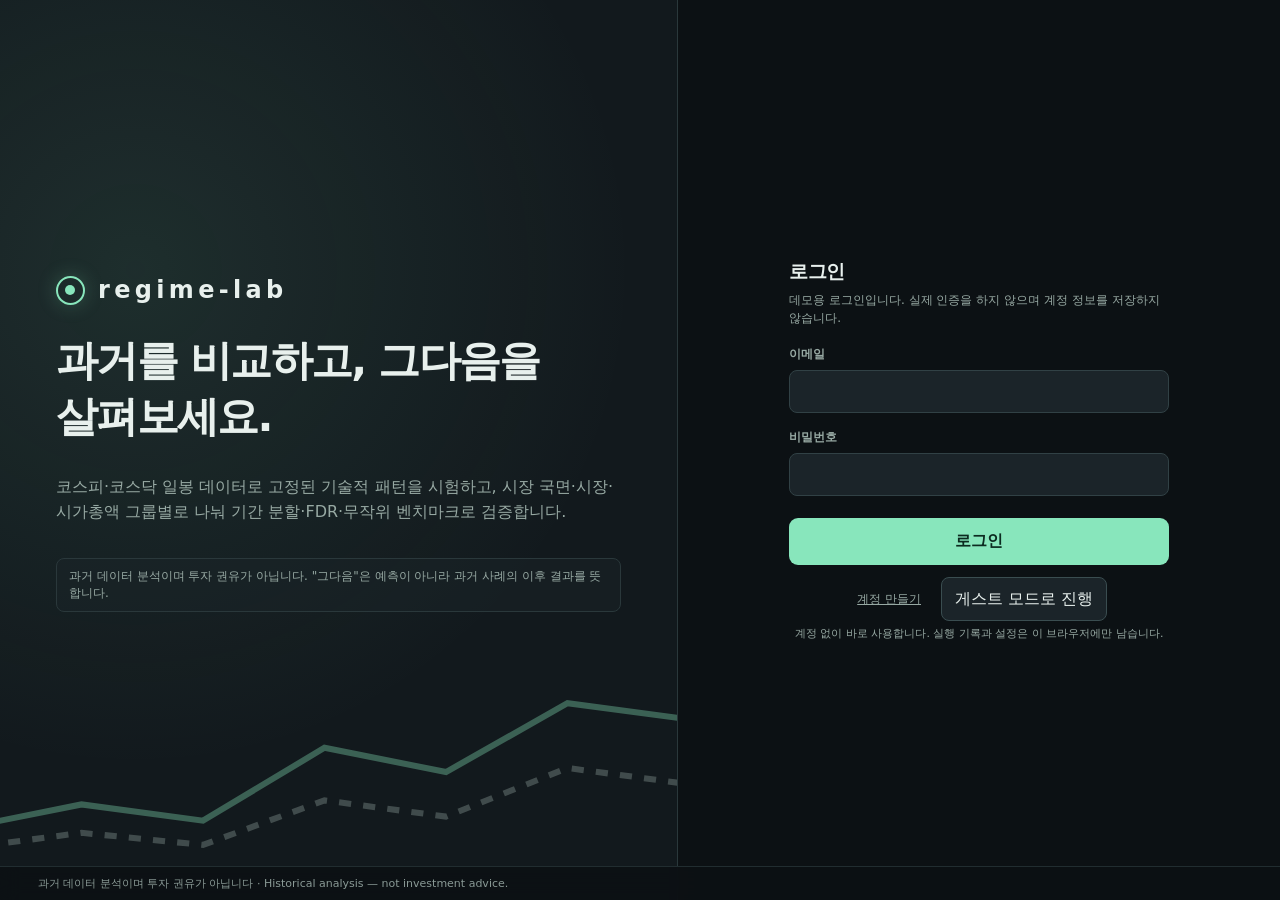
==== web/index.html @ 77878d70 "feat: 분석 엔진·실행 API·웹 UI 첫 구현" ====
<!doctype html>
<html lang="ko">
<head>
  <meta charset="utf-8">
  <meta name="viewport" content="width=device-width, initial-scale=1">
  <title>regime-lab — Historical Analysis</title>
  <link rel="stylesheet" href="css/app.css">
  <script src="vendor/echarts.min.js" defer></script>
  <script type="module" src="js/app.js"></script>
</head>
<body>
  <a class="skip" href="#main">본문으로 건너뛰기</a>
  <div id="root"></div>
  <noscript><p style="padding:24px">This analysis console requires JavaScript.</p></noscript>
  <footer class="disclaimer" id="disclaimer">과거 데이터 분석이며 투자 권유가 아닙니다 · Historical analysis — not investment advice.</footer>
  <div class="toast" id="toast" role="status" aria-live="polite"></div>
</body>
</html>
---- web/css/app.css ----
/* regime-lab Web UI — docs/regime-lab_prototype.html 기반 (E6). 토큰 원본: design-tokens.json */
:root {
  --canvas:#0C1114; --surface:#12191D; --control:#1B2429; --line:#2A383B;
  --text:#E8F0ED; --muted:#97A9A3; --mint:#88E6BC; --mint-ink:#0C2B20;
  --amber:#EAC07A; --red:#EF8F8F; --blue:#8AC4E8; --shadow:0 18px 45px rgba(0,0,0,.22);
}
* { box-sizing:border-box; }
html { background:var(--canvas); color:var(--text); font-family:Inter, ui-sans-serif, system-ui, -apple-system, BlinkMacSystemFont, "Segoe UI", "Malgun Gothic", sans-serif; }
body { margin:0; min-width:320px; }
button, input, select { font:inherit; }
button { cursor:pointer; }
button:disabled { cursor:not-allowed; opacity:.55; }
a { color:var(--mint); }
:focus-visible { outline:3px solid rgba(136,230,188,.78); outline-offset:2px; }
.sr-only { position:absolute; width:1px; height:1px; padding:0; margin:-1px; overflow:hidden; clip:rect(0,0,0,0); border:0; }
.skip { position:absolute; left:-999px; top:8px; z-index:30; background:var(--mint); color:var(--mint-ink); padding:8px 12px; border-radius:8px; }
.skip:focus { left:12px; }

.app { min-height:100vh; display:grid; grid-template-columns:260px 1fr; grid-template-rows:78px 1fr; }
header { grid-column:1/-1; display:flex; align-items:center; justify-content:space-between; padding:0 32px; background:rgba(18,25,29,.92); border-bottom:1px solid var(--line); position:sticky; top:0; z-index:5; backdrop-filter:blur(14px); }
.brand { display:flex; align-items:center; gap:13px; font-weight:800; font-size:24px; letter-spacing:.18em; }
.brand-mark { width:29px; height:29px; border:2px solid var(--mint); border-radius:50%; position:relative; box-shadow:0 0 20px rgba(136,230,188,.22); }
.brand-mark:after { content:""; position:absolute; width:10px; height:10px; background:var(--mint); border-radius:50%; left:7px; top:7px; }
.header-meta { display:flex; align-items:center; gap:14px; color:var(--muted); font-size:13px; }
.badge { border:1px solid #315344; color:var(--mint); background:rgba(136,230,188,.07); border-radius:999px; padding:7px 11px; font-size:12px; }
.badge.warn { border-color:#664f2a; color:var(--amber); background:rgba(234,192,122,.06); }
.link-btn { background:none; border:0; color:var(--muted); text-decoration:underline; font-size:12px; min-height:44px; }
aside.nav-panel { padding:25px 18px; background:var(--surface); border-right:1px solid var(--line); display:flex; flex-direction:column; gap:8px; }
.nav-title { color:var(--muted); font-size:11px; letter-spacing:.13em; padding:0 13px 9px; text-transform:uppercase; }
.nav { border:0; background:transparent; color:var(--muted); display:flex; gap:12px; align-items:center; text-align:left; padding:13px 14px; border-radius:10px; transition:.2s; text-decoration:none; min-height:44px; }
.nav:hover { background:var(--control); color:var(--text); }
.nav.active { background:var(--mint); color:var(--mint-ink); font-weight:750; }
.nav span:first-child { width:20px; text-align:center; }
.nav-bottom { margin-top:auto; }
.sidebar-foot { margin-top:8px; padding:15px 13px 3px; border-top:1px solid var(--line); color:var(--muted); font-size:11px; line-height:1.5; }
.lang-options { border:0; padding:0; margin:0; display:grid; gap:8px; }
.lang-options legend { color:var(--muted); font-size:12px; font-weight:650; margin-bottom:8px; }
.lang-options .check input { width:17px; height:17px; }
dl.info { display:grid; grid-template-columns:max-content 1fr; gap:10px 18px; font-size:13px; margin:0; }
dl.info dt { color:var(--muted); } dl.info dd { margin:0; }
main { min-width:0; padding:34px 38px 76px; overflow:hidden; }
main:focus { outline:none; }
.view { animation:fade .25s ease; }
@keyframes fade { from { opacity:.2; transform:translateY(5px); } to { opacity:1; transform:none; } }
@media (prefers-reduced-motion: reduce) { .view, .orb { animation:none !important; } }
.eyebrow { color:var(--mint); font-size:11px; font-weight:800; letter-spacing:.12em; text-transform:uppercase; }
h1 { font-size:34px; margin:6px 0 8px; letter-spacing:-.04em; }
h1:focus { outline:none; }
h2 { font-size:19px; margin:0; letter-spacing:-.02em; }
h3 { font-size:14px; margin:0 0 10px; color:var(--text); }
.lead { color:var(--muted); margin:0; max-width:760px; line-height:1.55; }
.topline { display:flex; justify-content:space-between; align-items:flex-end; gap:20px; margin-bottom:28px; }
.notice { font-size:12px; color:var(--muted); padding:9px 12px; border:1px solid var(--line); border-radius:8px; background:rgba(27,36,41,.5); }
.grid-three { display:grid; grid-template-columns:repeat(3,minmax(0,1fr)); gap:18px; }
.grid-two { display:grid; grid-template-columns:repeat(2,minmax(0,1fr)); gap:18px; }
.card { background:var(--surface); border:1px solid var(--line); border-radius:15px; padding:20px; box-shadow:var(--shadow); min-width:0; }
.card-sub { color:var(--muted); font-size:12px; line-height:1.5; margin:6px 0 19px; }
label, .label { display:block; color:var(--muted); font-size:12px; font-weight:650; margin:16px 0 7px; }
input, select { width:100%; background:var(--control); border:1px solid #314145; color:var(--text); border-radius:8px; min-height:43px; padding:0 12px; }
input::placeholder { color:#70827d; }
input:disabled { color:#70827d; }
input[aria-invalid="true"] { border-color:var(--red); }
.field-error { color:var(--red); font-size:12px; margin:6px 0 0; }
.field-error::before { content:"⚠ "; }
.hint { color:var(--muted); font-size:11px; margin:5px 0 0; }
.segment { display:grid; grid-template-columns:1fr 1fr; border:1px solid #314145; border-radius:9px; padding:3px; background:var(--control); }
.segment button { border:0; border-radius:6px; background:transparent; color:var(--muted); padding:8px; font-size:12px; min-height:38px; }
.segment button[aria-pressed="true"] { color:var(--mint-ink); background:var(--mint); font-weight:750; }
.checks { display:grid; gap:8px; margin-top:12px; }
.check { display:flex; align-items:center; gap:10px; min-height:44px; padding:0 9px; margin:0; border:1px solid transparent; border-radius:8px; color:var(--muted); font-size:13px; font-weight:500; cursor:pointer; }
.check:hover { background:var(--control); border-color:#314145; }
.check input { width:17px; height:17px; min-height:0; accent-color:var(--mint); flex:none; }
.check.selected { color:var(--text); background:rgba(136,230,188,.055); }
.check small { color:var(--muted); display:block; font-size:11px; }
.inline-checks { display:flex; gap:8px; flex-wrap:wrap; }
.inline-checks .check { flex:1 1 auto; border-color:#314145; background:var(--control); }
.field-two { display:grid; grid-template-columns:1fr 1fr; gap:11px; }
.opt { display:flex; align-items:center; gap:8px; }
.opt input[type=checkbox] { width:17px; height:17px; min-height:0; accent-color:var(--mint); }
.runbar { position:sticky; bottom:44px; margin-top:22px; background:rgba(18,25,29,.94); border:1px solid #2e4540; border-radius:14px; padding:15px 17px; display:flex; align-items:center; justify-content:space-between; gap:18px; backdrop-filter:blur(12px); box-shadow:var(--shadow); z-index:3; }
.run-facts { display:flex; gap:22px; flex-wrap:wrap; color:var(--muted); font-size:12px; margin-top:4px; }
.run-facts b { color:var(--text); margin-right:5px; }
.primary { border:0; border-radius:9px; background:var(--mint); color:var(--mint-ink); font-weight:800; padding:13px 19px; min-height:46px; }
.primary:hover:not(:disabled) { filter:brightness(1.06); transform:translateY(-1px); }
.secondary { border:1px solid #3a4d50; border-radius:8px; background:var(--control); color:var(--text); padding:10px 13px; min-height:44px; text-decoration:none; display:inline-flex; align-items:center; gap:6px; }
.secondary:hover { border-color:var(--mint); }
.actions { display:flex; gap:10px; flex-wrap:wrap; justify-content:center; margin-top:18px; }
.muted { color:var(--muted); }
.progress-wrap { max-width:820px; margin:40px auto; text-align:center; }
.orb { width:76px; height:76px; margin:0 auto 24px; border-radius:50%; border:5px solid #29433b; border-top-color:var(--mint); animation:spin 1s linear infinite; }
.orb.stopped { animation:none; border-top-color:#29433b; }
@keyframes spin { to { transform:rotate(360deg); } }
.progress-track { height:9px; background:var(--control); border-radius:99px; overflow:hidden; margin:24px 0 10px; border:1px solid #2e4041; }
.progress-fill { height:100%; width:0; background:linear-gradient(90deg,var(--mint),#b9f5d4); border-radius:inherit; transition:width .45s ease; }
.progress-info { display:flex; justify-content:space-between; font-size:12px; color:var(--muted); gap:12px; }
.steps { margin:26px auto; display:grid; grid-template-columns:repeat(7,1fr); gap:5px; list-style:none; padding:0; }
.step { color:#687a76; font-size:11px; padding:9px 3px; border-top:2px solid #2c3b3d; }
.step.active { color:var(--mint); border-color:var(--mint); font-weight:700; }
.step.done { color:var(--text); border-color:#5c8b75; }
.step.done::before { content:"✓ "; }
.metrics { display:grid; grid-template-columns:repeat(5,1fr); gap:13px; margin-bottom:18px; }
.metric { background:var(--surface); border:1px solid var(--line); border-radius:12px; padding:16px; min-width:0; }
.metric .label { margin:0 0 7px; font-size:11px; }
.metric strong { display:block; font-size:24px; letter-spacing:-.04em; }
.metric small { color:var(--muted); font-size:11px; }
.positive { color:var(--mint); } .warning { color:var(--amber); } .negative { color:var(--red); }
.result-grid { display:grid; grid-template-columns:1.15fr .85fr; gap:18px; margin-bottom:18px; }
.chart { width:100%; height:300px; }
.chart.zoom { height:330px; } /* x축 아래 기간 조절 막대(32px)가 있는 차트 */
.chart.tall { height:420px; }
.legend { display:flex; gap:15px; flex-wrap:wrap; font-size:11px; color:var(--muted); margin-top:6px; }
.dot { display:inline-block; width:8px; height:8px; border-radius:50%; margin-right:5px; background:var(--mint); }
.dot.amber { background:var(--amber); } .dot.gray { background:#697b79; } .dot.red { background:var(--red); border-radius:1px; }
.table-wrap { overflow-x:auto; }
table { width:100%; border-collapse:collapse; font-size:12px; }
caption { text-align:left; color:var(--muted); font-size:11px; padding:0 0 8px; }
th { text-align:left; color:var(--muted); font-weight:650; padding:10px 8px; border-bottom:1px solid var(--line); white-space:nowrap; }
td { padding:11px 8px; border-bottom:1px solid rgba(49,65,69,.7); }
td.num, th.num { text-align:right; font-variant-numeric:tabular-nums; white-space:nowrap; }
tr.dim td { color:#7d8e89; }
tbody tr.clickable { cursor:pointer; }
tbody tr.clickable:hover td { background:rgba(136,230,188,.04); }
.pill { display:inline-flex; align-items:center; gap:5px; padding:4px 8px; border:1px solid #3c514d; border-radius:999px; font-size:11px; color:var(--mint); background:rgba(136,230,188,.06); white-space:nowrap; }
.pill.warn { color:var(--amber); border-color:#664f2a; background:rgba(234,192,122,.05); }
.pill.bad { color:var(--red); border-color:#6a3b3b; background:rgba(239,143,143,.06); }
.pill.neutral { color:var(--muted); border-color:#3a4a4c; background:transparent; }
.gates { display:grid; grid-template-columns:repeat(3,1fr); gap:12px; margin-bottom:18px; }
.gate { background:var(--surface); border:1px solid var(--line); border-radius:12px; padding:14px 16px; }
.gate h3 { display:flex; justify-content:space-between; gap:8px; align-items:center; margin:0 0 6px; }
.gate p { margin:0; color:var(--muted); font-size:12px; line-height:1.5; }
.heatmap { display:grid; grid-template-columns:96px repeat(3,1fr); gap:4px; font-size:11px; margin-top:8px; }
.heatmap > div { padding:9px 6px; background:var(--control); border-radius:5px; text-align:center; line-height:1.35; }
.heatmap .label { background:transparent; text-align:left; color:var(--muted); margin:0; font-size:11px; }
.heatmap .hd { background:transparent; color:var(--muted); }
.heatmap .pos { background:rgba(136,230,188,.22); color:#c4f7da; }
.heatmap .neg { background:rgba(239,143,143,.13); color:#efb3b3; }
.heatmap .insufficient { background:repeating-linear-gradient(135deg,#1B2429 0 6px,#20292e 6px 12px); color:#7d8e89; }
table.heat td.heat-cell { text-align:center; border:2px solid var(--surface); border-radius:6px; background:var(--control); line-height:1.4; }
table.heat td.pos { background:rgba(136,230,188,.22); color:#c4f7da; }
table.heat td.neg { background:rgba(239,143,143,.13); color:#efb3b3; }
table.heat td.insufficient { background:repeating-linear-gradient(135deg,#1B2429 0 6px,#20292e 6px 12px); color:#8a9a96; }
table.heat th[scope=row] { color:var(--muted); font-weight:650; }
.detail-layout { display:grid; grid-template-columns:1.4fr .6fr; gap:18px; }
.stock-head { display:flex; justify-content:space-between; align-items:flex-start; gap:12px; margin-bottom:13px; }
.tabs { display:flex; gap:7px; margin-bottom:18px; flex-wrap:wrap; }
.tab { border:1px solid #334246; color:var(--muted); background:var(--control); padding:8px 12px; border-radius:8px; font-size:12px; min-height:40px; }
.tab[aria-selected="true"], .tab[aria-pressed="true"] { color:var(--mint-ink); background:var(--mint); border-color:var(--mint); font-weight:750; }
.callout { border-left:3px solid var(--amber); background:rgba(234,192,122,.07); padding:13px 14px; color:#d9d1b7; font-size:12px; line-height:1.55; border-radius:0 8px 8px 0; }
.callout.info { border-color:var(--mint); background:rgba(136,230,188,.06); color:#cfe7dc; }
.report { max-width:900px; }
.report h3 { margin-top:22px; font-size:17px; }
.report p { color:#c4d0cb; line-height:1.75; font-size:14px; }
.empty, .state { padding:28px; border:1px dashed #3b4c50; border-radius:12px; color:var(--muted); font-size:13px; text-align:center; max-width:760px; margin:24px auto; }
.state h2 { color:var(--text); margin-bottom:8px; }
.state.error { border-color:#6a3b3b; }
.state.warn { border-color:#664f2a; }
.state p { line-height:1.6; margin:6px 0; }
details { margin-top:14px; }
summary { cursor:pointer; color:var(--muted); font-size:12px; min-height:32px; }
dl.defs { display:grid; grid-template-columns:max-content 1fr; gap:6px 14px; font-size:12px; margin:10px 0 0; }
dl.defs dt { color:var(--text); } dl.defs dd { margin:0; color:var(--muted); }
.hidden { display:none!important; }
.toast { position:fixed; right:22px; bottom:52px; z-index:20; background:#20312d; color:var(--text); padding:13px 16px; border:1px solid #3f6a58; border-radius:10px; box-shadow:var(--shadow); transform:translateY(90px); opacity:0; transition:.25s; font-size:13px; max-width:420px; }
.toast.show { transform:none; opacity:1; }
footer.disclaimer { position:fixed; left:260px; right:0; bottom:0; background:rgba(12,17,20,.92); backdrop-filter:blur(10px); border-top:1px solid rgba(49,65,69,.6); padding:9px 38px; color:#8a9a96; font-size:11px; z-index:4; }

/* Login (FR-X1, design.md §6.1) — UI 흐름만, 실제 인증 아님 */
.login { min-height:100vh; display:grid; grid-template-columns:53fr 47fr; }
.login-intro { padding:64px 56px; background:radial-gradient(circle at 20% 30%, rgba(136,230,188,.10), transparent 60%), var(--surface); border-right:1px solid var(--line); display:flex; flex-direction:column; justify-content:center; gap:22px; position:relative; overflow:hidden; }
.login-intro .deco { position:absolute; inset:auto -40px -30px -40px; height:45%; opacity:.35; pointer-events:none; }
.login-intro h1 { font-size:42px; max-width:520px; }
.login-form { display:flex; align-items:center; justify-content:center; padding:48px 32px; }
.login-form form { width:100%; max-width:380px; }
.login-form .primary { width:100%; margin-top:22px; }

@media(max-width:1050px) {
  .app { grid-template-columns:1fr; }
  aside.nav-panel { grid-row:2; flex-direction:row; overflow:auto; padding:10px 14px; border-right:0; border-bottom:1px solid var(--line); }
  .nav-title,.sidebar-foot{display:none} .nav{white-space:nowrap;padding:9px 12px}
  main{padding:28px 20px 70px}
  .grid-three,.metrics,.detail-layout,.result-grid,.gates{grid-template-columns:1fr 1fr} .grid-three .card:last-child{grid-column:1/-1}
  .steps{grid-template-columns:repeat(4,1fr)} footer.disclaimer{left:0;padding:9px 20px}
  .login{grid-template-columns:1fr} .login-intro{padding:40px 28px}
}
@media(max-width:680px) {
  header{padding:0 16px} .header-meta .hide-sm{display:none} .brand{font-size:19px}
  .topline,.runbar{align-items:flex-start;flex-direction:column}
  .grid-three,.grid-two,.metrics,.detail-layout,.result-grid,.gates{grid-template-columns:1fr} .grid-three .card:last-child{grid-column:auto}
  .metric strong{font-size:21px} .steps{grid-template-columns:repeat(2,1fr)} main{padding:22px 14px 70px} h1{font-size:28px}
  .runbar{width:100%} .primary{width:100%} .field-two{grid-template-columns:1fr}
}
.login-alt { display:flex; align-items:center; justify-content:center; gap:14px; flex-wrap:wrap; margin-top:12px; }
.login-alt .secondary { min-height:44px; }
body.bare footer.disclaimer { left:0; }
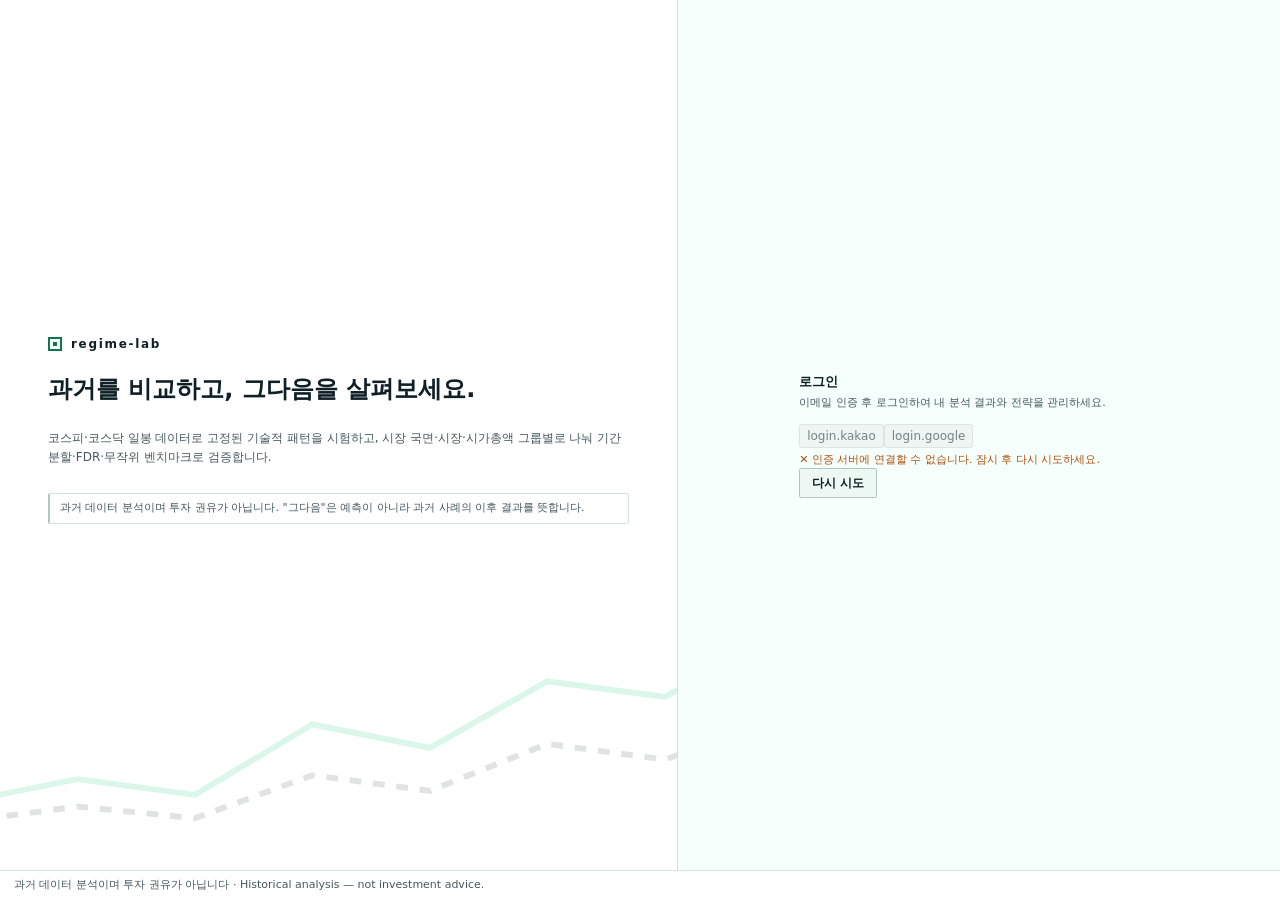
==== commit 203080b4: "feat(web): UI 개혁 B안 적용과 외부 자료 공동 지시서 갱신" ====
--- a/web/index.html
+++ b/web/index.html
@@ -4,6 +4,15 @@
   <meta charset="utf-8">
   <meta name="viewport" content="width=device-width, initial-scale=1">
   <title>regime-lab — Historical Analysis</title>
+  <script>
+    // 테마는 첫 그리기 전에 정한다 (design.md §6.3): 고른 값(localStorage rl.theme) → 없으면 기기 설정
+    (function () {
+      var v = null;
+      try { v = JSON.parse(localStorage.getItem('rl.theme')); } catch (e) { v = null; }
+      if (v !== 'light' && v !== 'dark') v = window.matchMedia && matchMedia('(prefers-color-scheme: light)').matches ? 'light' : 'dark';
+      document.documentElement.dataset.theme = v;
+    })();
+  </script>
   <link rel="stylesheet" href="css/app.css">
   <script src="vendor/echarts.min.js" defer></script>
   <script type="module" src="js/app.js"></script>
--- a/web/css/app.css
+++ b/web/css/app.css
@@ -1,194 +1,508 @@
-/* regime-lab Web UI — docs/regime-lab_prototype.html 기반 (E6). 토큰 원본: design-tokens.json */
+/* regime-lab Web UI — docs/design.md v2 (UI 개혁 B안, 2026-10-13 · 시안 docs/prototype/reform-b-hybrid.html).
+   토큰 원본: design.md §2–§4 → web/design-tokens.json → 여기 :root. 값을 바꿀 때는 세 곳을 함께 바꾼다.
+   글자 5단계 11·12·13·16·24px, 모서리 2px, 1px 구분선. 민트 바탕은 실행 버튼에만, 선택·초점·통과는 --accent. */
 :root {
-  --canvas:#0C1114; --surface:#12191D; --control:#1B2429; --line:#2A383B;
-  --text:#E8F0ED; --muted:#97A9A3; --mint:#88E6BC; --mint-ink:#0C2B20;
-  --amber:#EAC07A; --red:#EF8F8F; --blue:#8AC4E8; --shadow:0 18px 45px rgba(0,0,0,.22);
-}
+  --canvas:#0A0E11; --surface:#0D1317; --control:#152028; --hover:#172229; --sel:#11241D;
+  --line:#1C2730; --line-strong:#2A3944;
+  --text:#E6EDF2; --muted:#9AA9B3; --dim:#7C8C97; --prose:#CAD6DE;
+  --accent:#88E6BC; --mint:#88E6BC; --mint-ink:#071F16; --mint-line:#2D5B47;
+  /* 한국식 손익 색(E18 ④): 상승·수익·매수 = 빨강, 하락·손실·매도 = 파랑. 오류·미통과는 빨강과 겹치지 않게 주황 */
+  --up:#EF8F8F; --down:#8AC4E8; --error:#F2A065; --amber:#EAC07A;
+  --warn-line:#5B4A2C; --err-line:#5E3E28;
+  --hatch:rgba(234,192,122,.08); --hatch-key:rgba(234,192,122,.45);
+  --shade-up:rgba(239,143,143,.07); --shade-down:rgba(138,196,232,.07);
+  --shade-up-key:rgba(239,143,143,.25); --shade-down-key:rgba(138,196,232,.25);
+  --band:rgba(154,169,179,.22); --band-line:rgba(154,169,179,.5); --band-key:rgba(154,169,179,.35);
+  --shadow:8px 0 24px rgba(0,0,0,.45); --scrim:rgba(0,0,0,.35);
+  --sans:"Pretendard","Malgun Gothic","Apple SD Gothic Neo","Segoe UI",system-ui,sans-serif;
+  --mono:"JetBrains Mono","SF Mono",Consolas,ui-monospace,monospace;
+  --fs-meta:11px; --fs-body:12px; --fs-input:13px; --fs-head:16px; --fs-kpi:24px;
+  --r:2px; --bar-h:40px; --tab-h:32px; --h-ctl:24px; --h-in:30px; --h-btn:36px; --nav-h:34px;
+  --rail-w:208px; --col1:clamp(264px,22vw,320px); --col3:clamp(300px,26vw,400px);
+  --disclaimer-height:28px;
+  color-scheme:dark;
+}
+/* 라이트 테마 — 바탕 #F5FFFC. 민트는 실행 버튼 바탕에만, 글자·선 강조는 진한 녹색 */
+:root[data-theme="light"] {
+  --canvas:#F5FFFC; --surface:#FFFFFF; --control:#EDF7F3; --hover:#E5F3ED; --sel:#DAF2E7;
+  --line:#D2E3DC; --line-strong:#B2C8BF;
+  --text:#0F1F26; --muted:#45585F; --dim:#5A6C73; --prose:#24363E;
+  --accent:#11774D; --mint-line:#8CCBAE;
+  --up:#C4373A; --down:#1D6CAD; --error:#AE500C; --amber:#855E00;
+  --warn-line:#D9C08A; --err-line:#E3B48F;
+  --hatch:rgba(133,94,0,.09); --hatch-key:rgba(133,94,0,.45);
+  --shade-up:rgba(196,55,58,.07); --shade-down:rgba(29,108,173,.07);
+  --shade-up-key:rgba(196,55,58,.25); --shade-down-key:rgba(29,108,173,.25);
+  --band:rgba(69,88,95,.16); --band-line:rgba(69,88,95,.45); --band-key:rgba(69,88,95,.3);
+  --shadow:8px 0 24px rgba(15,31,38,.14); --scrim:rgba(15,31,38,.22);
+  color-scheme:light;
+}
+
 * { box-sizing:border-box; }
-html { background:var(--canvas); color:var(--text); font-family:Inter, ui-sans-serif, system-ui, -apple-system, BlinkMacSystemFont, "Segoe UI", "Malgun Gothic", sans-serif; }
-body { margin:0; min-width:320px; }
-button, input, select { font:inherit; }
+html { background:var(--canvas); color:var(--text); font:400 var(--fs-body)/1.5 var(--sans); -webkit-font-smoothing:antialiased; }
+body { margin:0; overflow:hidden; }
+button, input, select { font:inherit; color:inherit; }
 button { cursor:pointer; }
 button:disabled { cursor:not-allowed; opacity:.55; }
-a { color:var(--mint); }
-:focus-visible { outline:3px solid rgba(136,230,188,.78); outline-offset:2px; }
+a { color:var(--accent); }
+:focus-visible { outline:2px solid var(--accent); outline-offset:1px; }
 .sr-only { position:absolute; width:1px; height:1px; padding:0; margin:-1px; overflow:hidden; clip:rect(0,0,0,0); border:0; }
-.skip { position:absolute; left:-999px; top:8px; z-index:30; background:var(--mint); color:var(--mint-ink); padding:8px 12px; border-radius:8px; }
-.skip:focus { left:12px; }
-
-.app { min-height:100vh; display:grid; grid-template-columns:260px 1fr; grid-template-rows:78px 1fr; }
-header { grid-column:1/-1; display:flex; align-items:center; justify-content:space-between; padding:0 32px; background:rgba(18,25,29,.92); border-bottom:1px solid var(--line); position:sticky; top:0; z-index:5; backdrop-filter:blur(14px); }
-.brand { display:flex; align-items:center; gap:13px; font-weight:800; font-size:24px; letter-spacing:.18em; }
-.brand-mark { width:29px; height:29px; border:2px solid var(--mint); border-radius:50%; position:relative; box-shadow:0 0 20px rgba(136,230,188,.22); }
-.brand-mark:after { content:""; position:absolute; width:10px; height:10px; background:var(--mint); border-radius:50%; left:7px; top:7px; }
-.header-meta { display:flex; align-items:center; gap:14px; color:var(--muted); font-size:13px; }
-.badge { border:1px solid #315344; color:var(--mint); background:rgba(136,230,188,.07); border-radius:999px; padding:7px 11px; font-size:12px; }
-.badge.warn { border-color:#664f2a; color:var(--amber); background:rgba(234,192,122,.06); }
-.link-btn { background:none; border:0; color:var(--muted); text-decoration:underline; font-size:12px; min-height:44px; }
-aside.nav-panel { padding:25px 18px; background:var(--surface); border-right:1px solid var(--line); display:flex; flex-direction:column; gap:8px; }
-.nav-title { color:var(--muted); font-size:11px; letter-spacing:.13em; padding:0 13px 9px; text-transform:uppercase; }
-.nav { border:0; background:transparent; color:var(--muted); display:flex; gap:12px; align-items:center; text-align:left; padding:13px 14px; border-radius:10px; transition:.2s; text-decoration:none; min-height:44px; }
-.nav:hover { background:var(--control); color:var(--text); }
-.nav.active { background:var(--mint); color:var(--mint-ink); font-weight:750; }
-.nav span:first-child { width:20px; text-align:center; }
-.nav-bottom { margin-top:auto; }
-.sidebar-foot { margin-top:8px; padding:15px 13px 3px; border-top:1px solid var(--line); color:var(--muted); font-size:11px; line-height:1.5; }
-.lang-options { border:0; padding:0; margin:0; display:grid; gap:8px; }
-.lang-options legend { color:var(--muted); font-size:12px; font-weight:650; margin-bottom:8px; }
-.lang-options .check input { width:17px; height:17px; }
-dl.info { display:grid; grid-template-columns:max-content 1fr; gap:10px 18px; font-size:13px; margin:0; }
-dl.info dt { color:var(--muted); } dl.info dd { margin:0; }
-main { min-width:0; padding:34px 38px 76px; overflow:hidden; }
+.skip { position:absolute; left:-999px; top:6px; z-index:60; background:var(--mint); color:var(--mint-ink); padding:6px 10px; border-radius:var(--r); font-weight:700; }
+.skip:focus { left:8px; }
+.num, td.num, th.num { font-family:var(--mono); font-variant-numeric:tabular-nums; }
+.hidden { display:none!important; }
+.muted { color:var(--muted); }
+.dim { color:var(--dim); }
+.up { color:var(--up); } .down { color:var(--down); }
+.positive { color:var(--accent); } .warning { color:var(--amber); }
+.updown-mark { font-size:.72em; margin-right:3px; vertical-align:.08em; }
+
+/* ======================================================================
+   앱 틀: 상단바(칸 = 열 경계) · 고정 메뉴 · 본문 · 고지 줄 (design.md §5)
+   ====================================================================== */
+.app { display:grid; grid-template-columns:var(--rail-w) minmax(0,1fr); grid-template-rows:var(--bar-h) minmax(0,1fr);
+  height:calc(100vh - var(--disclaimer-height)); height:calc(100dvh - var(--disclaimer-height)); --gh:var(--rail-w) minmax(0,1fr) auto; }
+.app.k-ws { --gh:var(--rail-w) var(--col1) minmax(0,1fr) var(--col3); }
+.app.k-focus, .app.k-alignr { --gh:var(--rail-w) minmax(0,1fr) var(--col3); }
+header.bar { grid-column:1/-1; display:grid; grid-template-columns:var(--gh); min-width:0; background:var(--surface); border-bottom:1px solid var(--line); z-index:20; }
+.bar > .cell { display:flex; align-items:center; gap:8px; min-width:0; height:100%; padding:0 12px; border-right:1px solid var(--line); }
+.bar > .cell:last-child { border-right:0; justify-content:flex-end; }
+.bar > .cell.ctx { container-type:inline-size; }
+.brand { display:flex; align-items:center; gap:9px; font-size:12px; font-weight:800; letter-spacing:.14em; white-space:nowrap; }
+.brand-mark { width:14px; height:14px; border:2px solid var(--accent); position:relative; flex:none; }
+.brand-mark::after { content:""; position:absolute; inset:3px; background:var(--accent); }
+.page-title { display:flex; align-items:baseline; gap:10px; min-width:0; white-space:nowrap; }
+.page-title b { font-size:var(--fs-input); }
+.page-title span { font-size:var(--fs-meta); color:var(--dim); overflow:hidden; text-overflow:ellipsis; }
+.chip { display:inline-flex; align-items:center; gap:6px; height:var(--h-ctl); padding:0 8px; border:1px solid var(--line); border-radius:var(--r); font-size:var(--fs-meta); color:var(--muted); white-space:nowrap; flex:none; }
+.chip b { color:var(--text); font-weight:600; font-family:var(--mono); }
+.chip.warn { color:var(--amber); border-color:var(--warn-line); }
+.ibtn { display:inline-grid; place-items:center; width:var(--h-ctl); height:var(--h-ctl); padding:0; border:1px solid var(--line); border-radius:var(--r); background:transparent; color:var(--muted); flex:none; font-size:13px; line-height:1; text-decoration:none; }
+.ibtn:hover { color:var(--text); border-color:var(--line-strong); background:var(--hover); }
+.ibtn[aria-pressed="true"] { color:var(--accent); border-color:var(--mint-line); }
+.only-mid, .only-narrow { display:none!important; }
+
+/* 실행 맥락: 칸 폭이 줄면 우선순위 낮은 것부터 숨긴다 (잘라서 숨기지 않음) */
+.run-ctx { display:flex; align-items:center; gap:10px; min-width:0; font-size:var(--fs-body); white-space:nowrap; }
+.run-ctx .name { font-weight:700; overflow:hidden; text-overflow:ellipsis; min-width:0; }
+.run-ctx .sep { width:1px; height:12px; background:var(--line-strong); flex:none; }
+.run-ctx [data-pri] { flex:none; }
+@container (max-width: 640px) { .run-ctx [data-pri="3"] { display:none; } }
+@container (max-width: 480px) { .run-ctx [data-pri="2"] { display:none; } }
+@container (max-width: 300px) { .run-ctx [data-pri="1"] { display:none; } }
+.sdot { width:7px; height:7px; flex:none; background:var(--dim); }
+.sdot.ok { background:var(--accent); }
+.sdot.run { background:var(--amber); animation:blink 1s steps(2) infinite; }
+.sdot.bad { background:var(--error); }
+@keyframes blink { 50% { opacity:.3; } }
+
+/* 메뉴 (E18 4묶음) — 1024px 이상 항상 펼침 */
+aside.nav-panel { grid-row:2; grid-column:1; min-height:0; display:flex; flex-direction:column; background:var(--surface); border-right:1px solid var(--line); overflow:hidden auto; z-index:15; }
+.nav-group { padding:6px 0; border-bottom:1px solid var(--line); display:flex; flex-direction:column; }
+.nav-title { padding:6px 16px 4px; font-size:var(--fs-meta); font-weight:700; color:var(--dim); white-space:nowrap; }
+.nav { display:grid; grid-template-columns:16px minmax(0,1fr) auto; align-items:center; gap:10px; height:var(--nav-h); padding:0 16px; color:var(--muted); font-size:var(--fs-body); font-weight:600; text-decoration:none; white-space:nowrap; border:0; background:transparent; text-align:left; }
+.nav:hover { color:var(--text); background:var(--hover); }
+.nav > span:first-child { text-align:center; font-size:13px; line-height:1; }
+.nav > span:nth-child(2) { overflow:hidden; text-overflow:ellipsis; }
+.nav.active { color:var(--text); background:var(--sel); box-shadow:inset 2px 0 0 var(--accent); }
+.nav-soon { font-size:var(--fs-meta); border:1px solid var(--line-strong); border-radius:var(--r); padding:0 5px; color:var(--muted); white-space:nowrap; }
+.nav-bottom { margin-top:auto; border-top:1px solid var(--line); padding:6px 0; }
+.nav-account { display:flex; align-items:center; justify-content:space-between; gap:8px; padding:6px 16px 10px; font-size:var(--fs-meta); color:var(--dim); }
+.link-btn { background:none; border:0; padding:0; color:var(--muted); text-decoration:underline; text-underline-offset:3px; font-size:var(--fs-meta); }
+.link-btn:hover { color:var(--text); }
+
+main { grid-row:2; grid-column:2; min-width:0; min-height:0; overflow:auto; padding:18px 24px 28px; }
 main:focus { outline:none; }
-.view { animation:fade .25s ease; }
-@keyframes fade { from { opacity:.2; transform:translateY(5px); } to { opacity:1; transform:none; } }
-@media (prefers-reduced-motion: reduce) { .view, .orb { animation:none !important; } }
-.eyebrow { color:var(--mint); font-size:11px; font-weight:800; letter-spacing:.12em; text-transform:uppercase; }
-h1 { font-size:34px; margin:6px 0 8px; letter-spacing:-.04em; }
+main.ws-main { padding:0; overflow:hidden; display:grid; }
+footer.disclaimer { position:fixed; left:0; right:0; bottom:0; z-index:25; min-height:var(--disclaimer-height); padding:6px 14px; background:var(--surface); border-top:1px solid var(--line); color:var(--muted); font-size:var(--fs-meta); }
+.scrim { display:none; }
+
+/* ======================================================================
+   작업면: 조건 · 결과 · 근거 3열, 경계선 조절바, 자리 바꾸기 (design.md §5.4, §6)
+   ====================================================================== */
+.wsw { display:grid; grid-template-rows:auto minmax(0,1fr); min-height:0; min-width:0; }
+.ws { --g:var(--col1) minmax(0,1fr) var(--col3); display:grid; grid-template-columns:var(--g); min-height:0; min-width:0; position:relative; }
+.ws.ws-focus, .ws.ws2r { --g:minmax(0,1fr) var(--col3); }
+.ws.ws2l { --g:var(--col1) minmax(0,1fr); }
+.pane { display:flex; flex-direction:column; min-width:0; min-height:0; background:var(--canvas); border-right:1px solid var(--line); container-type:inline-size; }
+.pane:last-of-type { border-right:0; }
+.pane-head { display:flex; align-items:stretch; flex:none; height:var(--tab-h); background:var(--surface); border-bottom:1px solid var(--line); overflow:hidden; }
+.pane-head .ptitle { display:flex; align-items:center; padding:0 14px; font-size:var(--fs-body); font-weight:700; white-space:nowrap; min-width:0; overflow:hidden; text-overflow:ellipsis; }
+.pane-head .aside { margin-left:auto; display:flex; align-items:center; gap:6px; padding:0 8px; flex:none; }
+.tablist { display:flex; flex:1; min-width:0; overflow-x:auto; scrollbar-width:none; }
+.tablist::-webkit-scrollbar { display:none; }
+.ptab { display:flex; align-items:center; padding:0 14px; border:0; border-right:1px solid var(--line); background:transparent; color:var(--muted); font-size:var(--fs-body); font-weight:600; white-space:nowrap; flex:none; text-decoration:none; }
+.ptab:hover { color:var(--text); background:var(--hover); }
+.ptab[aria-selected="true"] { color:var(--text); background:var(--canvas); box-shadow:inset 0 -2px 0 var(--accent); }
+.pane-body { flex:1; min-height:0; overflow:auto; }
+.pane-foot { flex:none; padding:10px 14px 12px; border-top:1px solid var(--line); background:var(--surface); }
+.switch { display:none; }
+.split { position:absolute; top:0; bottom:0; width:9px; z-index:6; cursor:col-resize; touch-action:none; }
+.split.s1 { left:calc(var(--col1) - 5px); }
+.split.s2 { right:calc(var(--col3) - 4px); }
+.split::before { content:""; position:absolute; top:0; bottom:0; left:4px; width:1px; }
+.split::after { content:""; position:absolute; top:50%; left:3px; width:3px; height:32px; margin-top:-16px; background:var(--line-strong); }
+.split:hover::before, .split:focus-visible::before, .split.drag::before { left:3px; width:3px; background:var(--accent); opacity:.55; }
+.split:hover::after, .split:focus-visible::after, .split.drag::after { background:var(--accent); }
+.split:focus-visible { outline:none; }
+.split .stip { display:none; position:absolute; top:10px; left:12px; padding:2px 6px; background:var(--surface); border:1px solid var(--line-strong); border-radius:var(--r); font:600 var(--fs-meta) var(--mono); color:var(--text); white-space:nowrap; pointer-events:none; }
+.split.s2 .stip { left:auto; right:12px; }
+.split.drag .stip, .split:focus-visible .stip { display:block; }
+body.resizing, body.resizing * { cursor:col-resize!important; user-select:none!important; }
+.ws.ws-focus .split.s1, .ws.ws2r .split.s1, .ws.ws2l .split.s2 { display:none; }
+
+/* 열 안의 기존 부품: 카드 → 구분선 구획 */
+.pane-body > .view { padding:0; }
+.pane .card { background:transparent; border:0; border-bottom:1px solid var(--line); border-radius:0; padding:14px 16px; }
+.pane .topline { margin:0; padding:12px 16px; border-bottom:1px solid var(--line); }
+.pane .state { margin:20px 16px; }
+.pane .table-wrap { margin:0; }
+.sec { padding:12px 14px 14px; border-bottom:1px solid var(--line); }
+.sec:last-child { border-bottom:0; }
+.sec-h { display:flex; align-items:baseline; justify-content:space-between; gap:8px; margin-bottom:8px; }
+.sec-h h2, .sec-h h3 { font-size:var(--fs-input); font-weight:700; margin:0; display:flex; align-items:center; gap:6px; }
+.sec-h .no { font-family:var(--mono); color:var(--dim); }
+.sec-h .aside { font-size:var(--fs-meta); color:var(--dim); }
+.filterbar { display:flex; align-items:center; flex-wrap:wrap; gap:6px 10px; padding:8px 14px; border-bottom:1px solid var(--line); background:var(--surface); font-size:var(--fs-meta); color:var(--muted); }
+.filterbar b { color:var(--text); font-weight:600; }
+.filterbar .push { margin-left:auto; }
+.strat-row { display:flex; flex-wrap:wrap; gap:6px; padding:8px 14px; border-bottom:1px solid var(--line); background:var(--surface); }
+
+@media (min-width:1024px) {
+  .ws.ws-focus > .pane.p1 { position:fixed; z-index:30; top:var(--bar-h); bottom:var(--disclaimer-height); left:var(--rail-w); width:340px; transform:translateX(calc(-100% - var(--rail-w) - 16px)); visibility:hidden; transition:transform .16s ease, visibility 0s linear .16s; box-shadow:var(--shadow); border-right:1px solid var(--line-strong); }
+  body.drawer-open .ws.ws-focus > .pane.p1 { transform:none; visibility:visible; transition:transform .16s ease; }
+  body.drawer-open .scrim { display:block; position:fixed; inset:var(--bar-h) 0 var(--disclaimer-height) 0; z-index:28; background:var(--scrim); }
+}
+@media (min-width:1024px) and (max-width:1279px) {
+  .only-mid { display:inline-flex!important; }
+  .hide-mid { display:none!important; }
+  .app.k-ws { --gh:var(--rail-w) minmax(0,1fr) var(--col3); }
+  .app.k-ws .bar .c1title { display:none; }
+  .ws:not(.ws2l):not(.ws2r) { --g:minmax(0,1fr) var(--col3); }
+  .ws:not(.ws2l):not(.ws2r) > .pane.p1 { position:fixed; z-index:30; top:var(--bar-h); bottom:var(--disclaimer-height); left:var(--rail-w); width:320px; transform:translateX(calc(-100% - var(--rail-w) - 16px)); visibility:hidden; transition:transform .16s ease, visibility 0s linear .16s; box-shadow:var(--shadow); border-right:1px solid var(--line-strong); }
+  body.drawer-open .ws:not(.ws2l):not(.ws2r) > .pane.p1 { transform:none; visibility:visible; transition:transform .16s ease; }
+  body.drawer-open .scrim { display:block; position:fixed; inset:var(--bar-h) 0 var(--disclaimer-height) 0; z-index:28; background:var(--scrim); }
+  .ws:not(.ws2l) .split.s1 { display:none; }
+}
+@media (max-width:1023px) {
+  .only-narrow { display:inline-flex!important; }
+  .hide-narrow { display:none!important; }
+  .app, .app.k-ws, .app.k-focus, .app.k-alignr { grid-template-columns:minmax(0,1fr); --gh:auto minmax(0,1fr) auto; }
+  .bar > .cell { padding:0 8px; }
+  .bar .c1title { display:none; }
+  aside.nav-panel { position:fixed; top:var(--bar-h); bottom:var(--disclaimer-height); left:0; width:240px; transform:translateX(-105%); visibility:hidden; transition:transform .16s ease, visibility 0s linear .16s; box-shadow:var(--shadow); z-index:40; }
+  body.nav-open aside.nav-panel { transform:none; visibility:visible; transition:transform .16s ease; }
+  body.nav-open .scrim { display:block; position:fixed; inset:var(--bar-h) 0 var(--disclaimer-height) 0; z-index:35; background:var(--scrim); }
+  main { grid-column:1; padding:14px 14px 24px; }
+  .switch { display:grid; grid-auto-flow:column; grid-auto-columns:minmax(0,1fr); background:var(--surface); border-bottom:1px solid var(--line); }
+  .switch button { height:36px; border:0; border-right:1px solid var(--line); background:transparent; color:var(--muted); font-size:var(--fs-body); font-weight:600; }
+  .switch button:last-child { border-right:0; }
+  .switch button[aria-selected="true"] { color:var(--text); background:var(--canvas); box-shadow:inset 0 -2px 0 var(--accent); }
+  .ws, .ws.ws-focus, .ws.ws2l, .ws.ws2r { --g:minmax(0,1fr); }
+  .ws > .pane { display:none; border-right:0; }
+  .ws > .pane.on { display:flex; }
+  .ws.ws-focus > .pane.p1 { position:static; transform:none; width:auto; box-shadow:none; }
+  .split, .swap-btn { display:none!important; }
+}
+@media (prefers-reduced-motion:reduce) { *, *::before, *::after { animation:none!important; transition:none!important; } }
+
+/* ======================================================================
+   공통 글자·부품 (design.md §3, §7)
+   ====================================================================== */
+.view { min-width:0; }
+.eyebrow { color:var(--dim); font-size:var(--fs-meta); font-weight:700; letter-spacing:.08em; font-family:var(--mono); }
+h1 { font-size:var(--fs-head); margin:2px 0 6px; font-weight:700; }
 h1:focus { outline:none; }
-h2 { font-size:19px; margin:0; letter-spacing:-.02em; }
-h3 { font-size:14px; margin:0 0 10px; color:var(--text); }
+h2 { font-size:var(--fs-input); margin:0; font-weight:700; }
+h3 { font-size:var(--fs-input); margin:0 0 8px; font-weight:700; color:var(--text); }
 .lead { color:var(--muted); margin:0; max-width:760px; line-height:1.55; }
-.topline { display:flex; justify-content:space-between; align-items:flex-end; gap:20px; margin-bottom:28px; }
-.notice { font-size:12px; color:var(--muted); padding:9px 12px; border:1px solid var(--line); border-radius:8px; background:rgba(27,36,41,.5); }
-.grid-three { display:grid; grid-template-columns:repeat(3,minmax(0,1fr)); gap:18px; }
-.grid-two { display:grid; grid-template-columns:repeat(2,minmax(0,1fr)); gap:18px; }
-.card { background:var(--surface); border:1px solid var(--line); border-radius:15px; padding:20px; box-shadow:var(--shadow); min-width:0; }
-.card-sub { color:var(--muted); font-size:12px; line-height:1.5; margin:6px 0 19px; }
-label, .label { display:block; color:var(--muted); font-size:12px; font-weight:650; margin:16px 0 7px; }
-input, select { width:100%; background:var(--control); border:1px solid #314145; color:var(--text); border-radius:8px; min-height:43px; padding:0 12px; }
-input::placeholder { color:#70827d; }
-input:disabled { color:#70827d; }
-input[aria-invalid="true"] { border-color:var(--red); }
-.field-error { color:var(--red); font-size:12px; margin:6px 0 0; }
-.field-error::before { content:"⚠ "; }
-.hint { color:var(--muted); font-size:11px; margin:5px 0 0; }
-.segment { display:grid; grid-template-columns:1fr 1fr; border:1px solid #314145; border-radius:9px; padding:3px; background:var(--control); }
-.segment button { border:0; border-radius:6px; background:transparent; color:var(--muted); padding:8px; font-size:12px; min-height:38px; }
-.segment button[aria-pressed="true"] { color:var(--mint-ink); background:var(--mint); font-weight:750; }
-.checks { display:grid; gap:8px; margin-top:12px; }
-.check { display:flex; align-items:center; gap:10px; min-height:44px; padding:0 9px; margin:0; border:1px solid transparent; border-radius:8px; color:var(--muted); font-size:13px; font-weight:500; cursor:pointer; }
-.check:hover { background:var(--control); border-color:#314145; }
-.check input { width:17px; height:17px; min-height:0; accent-color:var(--mint); flex:none; }
-.check.selected { color:var(--text); background:rgba(136,230,188,.055); }
-.check small { color:var(--muted); display:block; font-size:11px; }
-.inline-checks { display:flex; gap:8px; flex-wrap:wrap; }
-.inline-checks .check { flex:1 1 auto; border-color:#314145; background:var(--control); }
-.field-two { display:grid; grid-template-columns:1fr 1fr; gap:11px; }
-.opt { display:flex; align-items:center; gap:8px; }
-.opt input[type=checkbox] { width:17px; height:17px; min-height:0; accent-color:var(--mint); }
-.runbar { position:sticky; bottom:44px; margin-top:22px; background:rgba(18,25,29,.94); border:1px solid #2e4540; border-radius:14px; padding:15px 17px; display:flex; align-items:center; justify-content:space-between; gap:18px; backdrop-filter:blur(12px); box-shadow:var(--shadow); z-index:3; }
-.run-facts { display:flex; gap:22px; flex-wrap:wrap; color:var(--muted); font-size:12px; margin-top:4px; }
-.run-facts b { color:var(--text); margin-right:5px; }
-.primary { border:0; border-radius:9px; background:var(--mint); color:var(--mint-ink); font-weight:800; padding:13px 19px; min-height:46px; }
-.primary:hover:not(:disabled) { filter:brightness(1.06); transform:translateY(-1px); }
-.secondary { border:1px solid #3a4d50; border-radius:8px; background:var(--control); color:var(--text); padding:10px 13px; min-height:44px; text-decoration:none; display:inline-flex; align-items:center; gap:6px; }
-.secondary:hover { border-color:var(--mint); }
-.actions { display:flex; gap:10px; flex-wrap:wrap; justify-content:center; margin-top:18px; }
-.muted { color:var(--muted); }
-.progress-wrap { max-width:820px; margin:40px auto; text-align:center; }
-.orb { width:76px; height:76px; margin:0 auto 24px; border-radius:50%; border:5px solid #29433b; border-top-color:var(--mint); animation:spin 1s linear infinite; }
-.orb.stopped { animation:none; border-top-color:#29433b; }
+.topline { display:flex; justify-content:space-between; align-items:flex-end; gap:16px; margin-bottom:16px; }
+.notice { font-size:var(--fs-meta); color:var(--muted); padding:6px 10px; border:1px solid var(--line); border-left:2px solid var(--line-strong); border-radius:var(--r); }
+.notice.fixed { border-left-color:var(--amber); color:var(--text); }
+.grid-three { display:grid; grid-template-columns:repeat(3,minmax(0,1fr)); gap:12px; }
+.grid-two { display:grid; grid-template-columns:repeat(2,minmax(0,1fr)); gap:12px; }
+.card { background:var(--surface); border:1px solid var(--line); border-radius:var(--r); padding:14px 16px; min-width:0; }
+.card-sub { color:var(--muted); font-size:var(--fs-meta); line-height:1.5; margin:4px 0 12px; }
+label, .label { display:block; color:var(--muted); font-size:var(--fs-meta); font-weight:600; margin:10px 0 4px; }
+input, select { width:100%; min-width:0; height:var(--h-in); background:var(--control); border:1px solid var(--line-strong); color:var(--text); border-radius:var(--r); padding:0 8px; font-size:var(--fs-input); }
+input:focus, select:focus { border-color:var(--accent); outline:none; }
+input:focus-visible, select:focus-visible { outline:2px solid var(--accent); outline-offset:0; }
+input::placeholder { color:var(--dim); }
+input:disabled { opacity:.45; }
+input[aria-invalid="true"] { border-color:var(--error); }
+input[type=checkbox], input[type=radio] { width:14px; height:14px; padding:0; accent-color:var(--accent); flex:none; }
+.field-error { color:var(--error); font-size:var(--fs-meta); margin:4px 0 0; }
+.field-error::before { content:"✕ "; }
+.hint { color:var(--dim); font-size:var(--fs-meta); margin:3px 0 0; }
+.segment { display:inline-grid; grid-auto-flow:column; grid-auto-columns:1fr; border:1px solid var(--line-strong); border-radius:var(--r); }
+.segment button { height:calc(var(--h-in) - 2px); border:0; border-right:1px solid var(--line); background:transparent; color:var(--muted); padding:0 12px; font-size:var(--fs-body); font-weight:600; }
+.segment button:last-child { border-right:0; }
+.segment button[aria-pressed="true"] { color:var(--text); background:var(--control); box-shadow:inset 0 -2px 0 var(--accent); }
+.checks { display:grid; gap:2px; margin-top:6px; }
+.check { display:flex; align-items:center; gap:8px; min-height:28px; padding:2px 6px; margin:0 -6px; border:0; border-radius:var(--r); color:var(--muted); font-size:var(--fs-body); font-weight:500; cursor:pointer; }
+.check:hover { background:var(--hover); }
+.check.selected { color:var(--text); }
+.check small { color:var(--dim); display:block; font-size:var(--fs-meta); }
+.inline-checks { display:flex; gap:6px; flex-wrap:wrap; }
+.inline-checks .check { margin:0; border:1px solid var(--line-strong); padding:0 10px; }
+.inline-checks .check.selected { background:var(--sel); border-color:var(--mint-line); }
+.field-two { display:grid; grid-template-columns:1fr 1fr; gap:10px; }
+.opt { display:flex; align-items:center; gap:6px; margin-top:4px; }
+.primary { display:inline-flex; align-items:center; justify-content:center; gap:8px; border:0; border-radius:var(--r); background:var(--mint); color:var(--mint-ink); font-weight:800; font-size:var(--fs-input); padding:0 16px; height:var(--h-btn); text-decoration:none; }
+.primary:hover:not(:disabled) { filter:brightness(1.06); }
+.primary:disabled { background:var(--control); color:var(--dim); opacity:1; }
+.primary kbd { font:600 var(--fs-meta) var(--mono); opacity:.7; }
+.secondary { display:inline-flex; align-items:center; gap:6px; height:var(--h-in); padding:0 12px; border:1px solid var(--line-strong); border-radius:var(--r); background:var(--control); color:var(--text); font-size:var(--fs-body); font-weight:600; text-decoration:none; white-space:nowrap; }
+.secondary:hover { border-color:var(--muted); background:var(--hover); }
+.secondary.small { height:var(--h-ctl); padding:0 8px; font-size:var(--fs-meta); }
+.secondary[aria-pressed="true"] { border-color:var(--mint-line); color:var(--accent); }
+.secondary.danger { color:var(--error); }
+.actions { display:flex; gap:8px; flex-wrap:wrap; justify-content:flex-start; margin-top:12px; }
+.callout { border-left:2px solid var(--amber); background:transparent; padding:8px 12px; color:var(--text); font-size:var(--fs-body); line-height:1.55; border-top:1px solid var(--line); border-right:1px solid var(--line); border-bottom:1px solid var(--line); border-radius:var(--r); }
+.callout.info { border-left-color:var(--accent); }
+.badge { display:inline-flex; align-items:center; height:var(--h-ctl); padding:0 8px; border:1px solid var(--line); border-radius:var(--r); color:var(--muted); font-size:var(--fs-meta); white-space:nowrap; }
+.badge.warn { border-color:var(--warn-line); color:var(--amber); }
+.pill { display:inline-flex; align-items:center; gap:4px; height:18px; padding:0 6px; border:1px solid var(--line-strong); border-radius:var(--r); font-size:var(--fs-meta); color:var(--muted); white-space:nowrap; }
+.pill:not(.warn):not(.bad):not(.neutral) { color:var(--accent); border-color:var(--mint-line); }
+.pill.warn { color:var(--amber); border-color:var(--warn-line); }
+.pill.bad { color:var(--error); border-color:var(--err-line); }
+.pill.neutral { color:var(--muted); border-color:var(--line-strong); }
+.ev-similar { margin-top:4px; font-size:var(--fs-meta); }
+.ev-similar summary { color:var(--muted); cursor:pointer; }
+.ev-similar ul { margin:4px 0 0; padding-left:16px; display:grid; gap:3px; }
+details { margin-top:10px; }
+summary { cursor:pointer; color:var(--muted); font-size:var(--fs-body); }
+details.more { margin-top:10px; border:0; border-top:1px solid var(--line); padding:0; }
+details.more summary { display:flex; align-items:center; min-height:30px; color:var(--text); font-size:var(--fs-body); font-weight:600; }
+dl.defs { display:grid; grid-template-columns:max-content 1fr; gap:4px 12px; font-size:var(--fs-meta); margin:8px 0 0; }
+dl.defs dt { color:var(--text); } dl.defs dd { margin:0; color:var(--muted); }
+dl.info { display:grid; grid-template-columns:max-content 1fr; gap:6px 16px; font-size:var(--fs-body); margin:0; }
+dl.info dt { color:var(--muted); } dl.info dd { margin:0; min-width:0; overflow-wrap:anywhere; }
+.toast { position:fixed; right:16px; bottom:calc(var(--disclaimer-height) + 12px); z-index:60; max-width:min(380px, calc(100vw - 32px)); padding:10px 12px; background:var(--control); color:var(--text); border:1px solid var(--line-strong); border-left:2px solid var(--accent); border-radius:var(--r); box-shadow:var(--shadow); font-size:var(--fs-body); opacity:0; transform:translateY(8px); transition:.16s; pointer-events:none; }
+.toast.show { opacity:1; transform:none; }
+
+/* 표 */
+.table-wrap { overflow-x:auto; }
+table { width:100%; border-collapse:collapse; font-size:var(--fs-body); }
+caption { text-align:left; color:var(--dim); font-size:var(--fs-meta); padding:8px 10px 6px; }
+th { text-align:left; color:var(--muted); font-weight:600; font-size:var(--fs-meta); padding:6px 10px; border-bottom:1px solid var(--line); white-space:nowrap; background:var(--surface); position:sticky; top:0; z-index:1; }
+td { padding:7px 10px; border-bottom:1px solid var(--line); }
+td.num, th.num { text-align:right; white-space:nowrap; }
+tr.dim td { color:var(--dim); }
+tbody tr.clickable { cursor:pointer; }
+tbody tr.clickable:hover td { background:var(--hover); }
+tbody tr[aria-selected="true"] td { background:var(--sel); }
+tbody tr[aria-selected="true"] td:first-child { box-shadow:inset 2px 0 0 var(--accent); }
+
+/* 진행 (서버가 준 단계·처리 수만) */
+.progress-wrap { max-width:620px; margin:0; padding:24px 20px; text-align:left; }
+.orb { width:28px; height:28px; margin:0 0 12px; border:3px solid var(--line-strong); border-top-color:var(--amber); border-radius:50%; animation:spin 1s linear infinite; }
+.orb.stopped { animation:none; border-top-color:var(--line-strong); }
 @keyframes spin { to { transform:rotate(360deg); } }
-.progress-track { height:9px; background:var(--control); border-radius:99px; overflow:hidden; margin:24px 0 10px; border:1px solid #2e4041; }
-.progress-fill { height:100%; width:0; background:linear-gradient(90deg,var(--mint),#b9f5d4); border-radius:inherit; transition:width .45s ease; }
-.progress-info { display:flex; justify-content:space-between; font-size:12px; color:var(--muted); gap:12px; }
-.steps { margin:26px auto; display:grid; grid-template-columns:repeat(7,1fr); gap:5px; list-style:none; padding:0; }
-.step { color:#687a76; font-size:11px; padding:9px 3px; border-top:2px solid #2c3b3d; }
-.step.active { color:var(--mint); border-color:var(--mint); font-weight:700; }
-.step.done { color:var(--text); border-color:#5c8b75; }
-.step.done::before { content:"✓ "; }
-.metrics { display:grid; grid-template-columns:repeat(5,1fr); gap:13px; margin-bottom:18px; }
-.metric { background:var(--surface); border:1px solid var(--line); border-radius:12px; padding:16px; min-width:0; }
-.metric .label { margin:0 0 7px; font-size:11px; }
-.metric strong { display:block; font-size:24px; letter-spacing:-.04em; }
-.metric small { color:var(--muted); font-size:11px; }
-.positive { color:var(--mint); } .warning { color:var(--amber); } .negative { color:var(--red); }
-.result-grid { display:grid; grid-template-columns:1.15fr .85fr; gap:18px; margin-bottom:18px; }
-.chart { width:100%; height:300px; }
-.chart.zoom { height:330px; } /* x축 아래 기간 조절 막대(32px)가 있는 차트 */
-.chart.tall { height:420px; }
-.legend { display:flex; gap:15px; flex-wrap:wrap; font-size:11px; color:var(--muted); margin-top:6px; }
-.dot { display:inline-block; width:8px; height:8px; border-radius:50%; margin-right:5px; background:var(--mint); }
-.dot.amber { background:var(--amber); } .dot.gray { background:#697b79; } .dot.red { background:var(--red); border-radius:1px; }
-.table-wrap { overflow-x:auto; }
-table { width:100%; border-collapse:collapse; font-size:12px; }
-caption { text-align:left; color:var(--muted); font-size:11px; padding:0 0 8px; }
-th { text-align:left; color:var(--muted); font-weight:650; padding:10px 8px; border-bottom:1px solid var(--line); white-space:nowrap; }
-td { padding:11px 8px; border-bottom:1px solid rgba(49,65,69,.7); }
-td.num, th.num { text-align:right; font-variant-numeric:tabular-nums; white-space:nowrap; }
-tr.dim td { color:#7d8e89; }
-tbody tr.clickable { cursor:pointer; }
-tbody tr.clickable:hover td { background:rgba(136,230,188,.04); }
-.pill { display:inline-flex; align-items:center; gap:5px; padding:4px 8px; border:1px solid #3c514d; border-radius:999px; font-size:11px; color:var(--mint); background:rgba(136,230,188,.06); white-space:nowrap; }
-.pill.warn { color:var(--amber); border-color:#664f2a; background:rgba(234,192,122,.05); }
-.pill.bad { color:var(--red); border-color:#6a3b3b; background:rgba(239,143,143,.06); }
-.pill.neutral { color:var(--muted); border-color:#3a4a4c; background:transparent; }
-.gates { display:grid; grid-template-columns:repeat(3,1fr); gap:12px; margin-bottom:18px; }
-.gate { background:var(--surface); border:1px solid var(--line); border-radius:12px; padding:14px 16px; }
-.gate h3 { display:flex; justify-content:space-between; gap:8px; align-items:center; margin:0 0 6px; }
-.gate p { margin:0; color:var(--muted); font-size:12px; line-height:1.5; }
-.heatmap { display:grid; grid-template-columns:96px repeat(3,1fr); gap:4px; font-size:11px; margin-top:8px; }
-.heatmap > div { padding:9px 6px; background:var(--control); border-radius:5px; text-align:center; line-height:1.35; }
-.heatmap .label { background:transparent; text-align:left; color:var(--muted); margin:0; font-size:11px; }
-.heatmap .hd { background:transparent; color:var(--muted); }
-.heatmap .pos { background:rgba(136,230,188,.22); color:#c4f7da; }
-.heatmap .neg { background:rgba(239,143,143,.13); color:#efb3b3; }
-.heatmap .insufficient { background:repeating-linear-gradient(135deg,#1B2429 0 6px,#20292e 6px 12px); color:#7d8e89; }
-table.heat td.heat-cell { text-align:center; border:2px solid var(--surface); border-radius:6px; background:var(--control); line-height:1.4; }
-table.heat td.pos { background:rgba(136,230,188,.22); color:#c4f7da; }
-table.heat td.neg { background:rgba(239,143,143,.13); color:#efb3b3; }
-table.heat td.insufficient { background:repeating-linear-gradient(135deg,#1B2429 0 6px,#20292e 6px 12px); color:#8a9a96; }
-table.heat th[scope=row] { color:var(--muted); font-weight:650; }
-.detail-layout { display:grid; grid-template-columns:1.4fr .6fr; gap:18px; }
-.stock-head { display:flex; justify-content:space-between; align-items:flex-start; gap:12px; margin-bottom:13px; }
-.tabs { display:flex; gap:7px; margin-bottom:18px; flex-wrap:wrap; }
-.tab { border:1px solid #334246; color:var(--muted); background:var(--control); padding:8px 12px; border-radius:8px; font-size:12px; min-height:40px; }
-.tab[aria-selected="true"], .tab[aria-pressed="true"] { color:var(--mint-ink); background:var(--mint); border-color:var(--mint); font-weight:750; }
-.callout { border-left:3px solid var(--amber); background:rgba(234,192,122,.07); padding:13px 14px; color:#d9d1b7; font-size:12px; line-height:1.55; border-radius:0 8px 8px 0; }
-.callout.info { border-color:var(--mint); background:rgba(136,230,188,.06); color:#cfe7dc; }
-.report { max-width:900px; }
-.report h3 { margin-top:22px; font-size:17px; }
-.report p { color:#c4d0cb; line-height:1.75; font-size:14px; }
-.empty, .state { padding:28px; border:1px dashed #3b4c50; border-radius:12px; color:var(--muted); font-size:13px; text-align:center; max-width:760px; margin:24px auto; }
-.state h2 { color:var(--text); margin-bottom:8px; }
-.state.error { border-color:#6a3b3b; }
-.state.warn { border-color:#664f2a; }
-.state p { line-height:1.6; margin:6px 0; }
-details { margin-top:14px; }
-summary { cursor:pointer; color:var(--muted); font-size:12px; min-height:32px; }
-dl.defs { display:grid; grid-template-columns:max-content 1fr; gap:6px 14px; font-size:12px; margin:10px 0 0; }
-dl.defs dt { color:var(--text); } dl.defs dd { margin:0; color:var(--muted); }
-.hidden { display:none!important; }
-.toast { position:fixed; right:22px; bottom:52px; z-index:20; background:#20312d; color:var(--text); padding:13px 16px; border:1px solid #3f6a58; border-radius:10px; box-shadow:var(--shadow); transform:translateY(90px); opacity:0; transition:.25s; font-size:13px; max-width:420px; }
-.toast.show { transform:none; opacity:1; }
-footer.disclaimer { position:fixed; left:260px; right:0; bottom:0; background:rgba(12,17,20,.92); backdrop-filter:blur(10px); border-top:1px solid rgba(49,65,69,.6); padding:9px 38px; color:#8a9a96; font-size:11px; z-index:4; }
-
-/* Login (FR-X1, design.md §6.1) — UI 흐름만, 실제 인증 아님 */
-.login { min-height:100vh; display:grid; grid-template-columns:53fr 47fr; }
-.login-intro { padding:64px 56px; background:radial-gradient(circle at 20% 30%, rgba(136,230,188,.10), transparent 60%), var(--surface); border-right:1px solid var(--line); display:flex; flex-direction:column; justify-content:center; gap:22px; position:relative; overflow:hidden; }
-.login-intro .deco { position:absolute; inset:auto -40px -30px -40px; height:45%; opacity:.35; pointer-events:none; }
-.login-intro h1 { font-size:42px; max-width:520px; }
-.login-form { display:flex; align-items:center; justify-content:center; padding:48px 32px; }
-.login-form form { width:100%; max-width:380px; }
-.login-form .primary { width:100%; margin-top:22px; }
-
-@media(max-width:1050px) {
-  .app { grid-template-columns:1fr; }
-  aside.nav-panel { grid-row:2; flex-direction:row; overflow:auto; padding:10px 14px; border-right:0; border-bottom:1px solid var(--line); }
-  .nav-title,.sidebar-foot{display:none} .nav{white-space:nowrap;padding:9px 12px}
-  main{padding:28px 20px 70px}
-  .grid-three,.metrics,.detail-layout,.result-grid,.gates{grid-template-columns:1fr 1fr} .grid-three .card:last-child{grid-column:1/-1}
-  .steps{grid-template-columns:repeat(4,1fr)} footer.disclaimer{left:0;padding:9px 20px}
-  .login{grid-template-columns:1fr} .login-intro{padding:40px 28px}
-}
-@media(max-width:680px) {
-  header{padding:0 16px} .header-meta .hide-sm{display:none} .brand{font-size:19px}
-  .topline,.runbar{align-items:flex-start;flex-direction:column}
-  .grid-three,.grid-two,.metrics,.detail-layout,.result-grid,.gates{grid-template-columns:1fr} .grid-three .card:last-child{grid-column:auto}
-  .metric strong{font-size:21px} .steps{grid-template-columns:repeat(2,1fr)} main{padding:22px 14px 70px} h1{font-size:28px}
-  .runbar{width:100%} .primary{width:100%} .field-two{grid-template-columns:1fr}
-}
-.login-alt { display:flex; align-items:center; justify-content:center; gap:14px; flex-wrap:wrap; margin-top:12px; }
-.login-alt .secondary { min-height:44px; }
-body.bare footer.disclaimer { left:0; }
+.progress-track { height:4px; background:var(--control); overflow:hidden; margin:14px 0 8px; }
+.progress-fill { height:100%; width:0; background:var(--amber); transition:width .3s ease; }
+.progress-info { display:flex; justify-content:space-between; font-size:var(--fs-meta); color:var(--muted); gap:12px; font-family:var(--mono); }
+.steps { margin:14px 0; display:grid; gap:4px; list-style:none; padding:0; }
+.step { color:var(--dim); font-size:var(--fs-body); padding:2px 0 2px 20px; position:relative; }
+.step::before { content:"·"; position:absolute; left:4px; }
+.step.active { color:var(--text); font-weight:600; }
+.step.active::before { content:"▸"; color:var(--amber); }
+.step.done { color:var(--muted); }
+.step.done::before { content:"✓"; color:var(--accent); }
+
+/* 결과: 판정 · 질문형 검증 · 핵심 지표 · 국면 × 규모 (design.md §7.6) */
+.verdict { padding:14px 16px 12px; border-bottom:1px solid var(--line); box-shadow:inset 3px 0 0 var(--accent); background:transparent; }
+.verdict.no { box-shadow:inset 3px 0 0 var(--line-strong); }
+.verdict-head { display:flex; gap:10px; align-items:flex-start; }
+.verdict-mark { flex:none; font-size:var(--fs-head); line-height:1.4; color:var(--accent); font-weight:800; }
+.verdict.no .verdict-mark { color:var(--error); }
+.verdict-head h2 { font-size:var(--fs-head); }
+.verdict-head p { margin:4px 0 0; color:var(--muted); line-height:1.55; max-width:72ch; }
+.verdict-list { list-style:none; margin:12px 0 0; padding:0; border-top:1px solid var(--line); }
+.verdict-row { display:grid; grid-template-columns:minmax(0,1fr) auto; gap:2px 16px; padding:10px 0; border-bottom:1px solid var(--line); }
+.verdict-row:last-child { border-bottom:0; padding-bottom:0; }
+.verdict-q { display:flex; flex-wrap:wrap; align-items:center; gap:2px 8px; }
+.verdict-q b { font-size:var(--fs-input); }
+.verdict-q small { font-size:var(--fs-meta); }
+.verdict-res { align-self:center; }
+.verdict-detail { grid-column:1/-1; margin:0; color:var(--muted); line-height:1.5; }
+.metrics { display:grid; grid-template-columns:repeat(4,minmax(0,1fr)); gap:0; border-bottom:1px solid var(--line); }
+.metric { padding:12px 16px; border-right:1px solid var(--line); min-width:0; }
+.metric:last-child { border-right:0; }
+.metric .label { margin:0 0 2px; font-size:var(--fs-meta); }
+.metric strong { display:block; font:700 var(--fs-kpi)/1.25 var(--mono); font-variant-numeric:tabular-nums; white-space:nowrap; }
+.metric small { color:var(--dim); font-size:var(--fs-meta); }
+@container (max-width:560px) {
+  .metrics { grid-template-columns:repeat(2,minmax(0,1fr)); }
+  .metric:nth-child(2n) { border-right:0; }
+  .metric:nth-child(-n+2) { border-bottom:1px solid var(--line); }
+}
+.detail-metrics { margin:0; }
+.detail-table th[scope="row"] { color:var(--text); font-weight:600; white-space:normal; background:transparent; position:static; font-size:var(--fs-body); }
+.how { margin:4px 0 0; color:var(--text); line-height:1.5; }
+.legend { display:flex; gap:4px 14px; flex-wrap:wrap; font-size:var(--fs-meta); color:var(--dim); margin-top:6px; }
+.legend i.hatch { display:inline-block; width:10px; height:10px; margin-right:4px; vertical-align:-1px; border:1px solid var(--line-strong); background:repeating-linear-gradient(135deg,transparent 0 2px,var(--hatch-key) 2px 3px); }
+.dot { display:inline-block; width:8px; height:8px; margin-right:4px; background:var(--accent); }
+.dot.amber { background:var(--amber); } .dot.gray { background:var(--dim); } .dot.up { background:var(--up); } .dot.down { background:var(--down); }
+.dot.shade-up { background:var(--shade-up-key); } .dot.shade-down { background:var(--shade-down-key); }
+.chart { width:100%; height:280px; }
+.chart.zoom { height:310px; }
+.chart.tall { height:360px; }
+.tabs { display:flex; gap:6px; flex-wrap:wrap; align-items:center; margin-bottom:10px; }
+.tab { height:var(--h-ctl); padding:0 10px; border:1px solid var(--line-strong); border-radius:var(--r); background:transparent; color:var(--muted); font-size:var(--fs-body); text-decoration:none; display:inline-flex; align-items:center; }
+.tab[aria-selected="true"], .tab[aria-pressed="true"], .tab[aria-current="true"] { color:var(--text); background:var(--sel); border-color:var(--mint-line); font-weight:600; }
+table.heat { border-collapse:collapse; border-top:1px solid var(--line); border-left:1px solid var(--line); }
+table.heat th, table.heat td { border-right:1px solid var(--line); border-bottom:1px solid var(--line); position:static; }
+table.heat thead th { background:var(--surface); }
+table.heat th[scope=row] { color:var(--muted); font-weight:600; background:var(--surface); }
+table.heat td.heat-cell { text-align:right; line-height:1.35; padding:8px 10px; }
+table.heat td.heat-cell b { font:600 var(--fs-input) var(--mono); }
+table.heat td.heat-cell small { color:var(--dim); font-family:var(--mono); }
+table.heat td.pos b { color:var(--up); }
+table.heat td.neg b { color:var(--down); }
+table.heat td.insufficient { background-image:repeating-linear-gradient(135deg,transparent 0 6px,var(--hatch) 6px 7px); }
+table.heat td.insufficient b { opacity:.5; }
+table.heat td.insufficient small { color:var(--amber); }
+.result-grid, .detail-layout { display:grid; grid-template-columns:minmax(0,1fr); gap:0; }
+.stock-head { display:flex; justify-content:space-between; align-items:flex-start; gap:12px; margin-bottom:10px; }
+.exit-reasons { display:flex; flex-wrap:wrap; align-items:center; gap:6px; margin:0; padding:10px 16px; border-bottom:1px solid var(--line); }
+.exit-reasons .label { margin:0 4px 0 0; }
+.report { max-width:none; }
+.report h3 { margin-top:16px; font-size:var(--fs-input); }
+.report p { color:var(--prose); line-height:1.75; font-size:var(--fs-input); }
+.empty, .state { padding:20px; border:1px dashed var(--line-strong); border-radius:var(--r); color:var(--muted); font-size:var(--fs-body); max-width:620px; margin:16px 0; text-align:left; }
+.state h2 { color:var(--text); font-size:var(--fs-head); margin-bottom:4px; }
+.state.error { border-color:var(--err-line); }
+.state.warn { border-color:var(--warn-line); }
+.state p { line-height:1.6; margin:4px 0; }
+.state .actions { justify-content:flex-start; }
+
+/* ? 도움말 토글팁 (E18). 메뉴·모든 입력칸에는 두지 않는다 */
+.tip { position:relative; display:inline-flex; vertical-align:middle; margin-left:4px; }
+.tip-btn { width:18px; height:18px; min-height:0; padding:0; border-radius:50%; border:1px solid var(--line-strong); background:transparent; color:var(--muted); font-size:var(--fs-meta); font-weight:700; line-height:1; display:inline-flex; align-items:center; justify-content:center; }
+.tip-btn:hover, .tip-btn[aria-expanded="true"] { color:var(--text); border-color:var(--accent); }
+.tip-bubble { position:absolute; top:calc(100% + 6px); left:0; z-index:40; width:max-content; max-width:min(280px, calc(100vw - 32px)); background:var(--surface); border:1px solid var(--line-strong); border-radius:var(--r); padding:8px 10px; color:var(--text); font-size:var(--fs-body); font-weight:400; line-height:1.55; text-align:left; white-space:normal; letter-spacing:normal; text-transform:none; box-shadow:var(--shadow); }
+.tip-bubble[hidden] { display:none; }
+.tip.up .tip-bubble { top:auto; bottom:calc(100% + 6px); }
+.label-row { display:flex; align-items:center; margin:10px 0 4px; }
+.label-row > label, .label-row > .label { margin:0; }
+.with-tip { display:inline-flex; align-items:center; }
+
+/* 전략 만들기 (조건 열) */
+.pattern-head { display:flex; justify-content:space-between; align-items:center; gap:8px; margin:10px 0 0; }
+.pattern-head .label { margin:0; }
+.pattern-list { grid-template-columns:minmax(0,1fr); }
+.pattern-list .check { align-items:flex-start; }
+.pattern-list .check input { margin-top:2px; }
+.pattern-list .rule-text { display:none; color:var(--dim); font-family:var(--mono); }
+.pattern-list.show-rules .rule-text { display:block; margin-top:2px; }
+.pattern-list .pd-text { display:none; }
+.pattern-list.show-rules .pd-text { display:block; margin-top:2px; }
+.run-sum { display:grid; gap:2px; margin-bottom:8px; font-size:var(--fs-meta); }
+.run-sum .line { overflow:hidden; text-overflow:ellipsis; white-space:nowrap; color:var(--muted); }
+.run-sum .line.dim { color:var(--dim); }
+.run-sum b { color:var(--text); font-family:var(--mono); }
+.run-facts { display:flex; gap:4px 12px; flex-wrap:wrap; color:var(--dim); font-size:var(--fs-meta); margin-top:2px; }
+.run-facts b { color:var(--muted); margin-right:4px; font-weight:600; }
+.sum-preset { padding-top:2px; }
+
+/* 언어·AI 설정 */
+.lang-options { border:0; padding:0; margin:0; display:grid; gap:4px; }
+.lang-options legend { color:var(--muted); font-size:var(--fs-meta); font-weight:600; margin-bottom:6px; }
+.ai-card { margin-top:12px; }
+.ai-card h3.label { margin-top:0; }
+.ai-form label:first-child { margin-top:0; }
+.ai-actions { display:flex; gap:8px; align-items:center; margin-top:12px; }
+.ai-note { margin:12px 0 0; }
+
+/* 로그인 (설정에 따라 데모·Supabase) — 메뉴·상단바 없는 화면 */
+body.bare { overflow:auto; }
+.login { min-height:calc(100vh - var(--disclaimer-height)); display:grid; grid-template-columns:53fr 47fr; }
+.login-intro { padding:56px 48px; background:var(--surface); border-right:1px solid var(--line); display:flex; flex-direction:column; justify-content:center; gap:16px; position:relative; overflow:hidden; }
+.login-intro .deco { position:absolute; inset:auto -40px -30px -40px; height:45%; opacity:.3; pointer-events:none; }
+.login-intro h1 { font-size:var(--fs-kpi); max-width:520px; }
+.login-form { display:flex; align-items:center; justify-content:center; padding:40px 28px; }
+.login-form form { width:100%; max-width:360px; }
+.login-form .primary { width:100%; margin-top:16px; }
+.login-alt { display:flex; align-items:center; justify-content:center; gap:12px; flex-wrap:wrap; margin-top:10px; }
+
+/* 자료 보관함 (P3-13) */
+.ar-chips { display:flex; flex-wrap:wrap; gap:6px; margin:12px 0 0; }
+.ar-chips .chip { cursor:pointer; background:transparent; color:var(--text); font-size:var(--fs-body); }
+.ar-chips .chip.active { border-color:var(--mint-line); color:var(--accent); background:var(--sel); font-weight:600; }
+.ar-pills { display:inline-flex; flex-wrap:wrap; gap:4px; }
+.ar-ext { text-decoration:none; }
+.ar-pager { display:flex; align-items:center; justify-content:space-between; gap:12px; margin-top:10px; }
+.ar-meta { width:100%; border-collapse:collapse; }
+.ar-meta th { text-align:left; width:9em; color:var(--muted); font-weight:500; padding:6px 8px 6px 0; vertical-align:top; position:static; background:transparent; border:0; }
+.ar-meta td { padding:6px 0; border:0; }
+.ar-summary { margin:10px 0 0; padding:8px 12px; border-left:2px solid var(--line-strong); color:var(--text); }
+.ar-coverage { margin:8px 0 12px; padding:8px 12px; border:1px solid var(--line); border-radius:var(--r); }
+.ar-coverage h3 { margin:0 0 4px; }
+.ar-cov-row { display:flex; flex-wrap:wrap; align-items:center; gap:6px; margin-top:6px; }
+.ar-cov-row details { flex-basis:100%; }
+.ar-doc { display:grid; gap:12px; }
+.ar-rel h3 { margin:12px 0 6px; }
+.ar-rel p, .ar-rel li { font-size:var(--fs-body); margin:0; }
+.ar-rel ul { margin:0; padding-left:16px; display:grid; gap:4px; }
+
+/* 목표로 전략 찾기 (2열) */
+.search-head { margin-bottom:12px; }
+.title-row { display:flex; justify-content:space-between; align-items:center; gap:12px; }
+.title-row h1 { word-break:keep-all; min-width:0; }
+.history-wrap { position:relative; flex:none; }
+.history-panel { position:absolute; right:0; top:calc(100% + 6px); z-index:30; width:min(560px, calc(100vw - 32px)); max-height:60vh; overflow:auto; background:var(--surface); border:1px solid var(--line-strong); border-radius:var(--r); padding:12px 14px; box-shadow:var(--shadow); }
+.history-panel[hidden] { display:none; }
+.goal-row { display:grid; grid-template-columns:repeat(2,minmax(0,1fr)); gap:10px; padding:0 0 12px; margin-bottom:12px; border-bottom:1px solid var(--line); }
+.goal-row > div:first-child { grid-column:1/-1; }
+.goal-row label, .goal-row .label-row { margin-top:0; }
+.search-grid { display:grid; grid-template-columns:minmax(0,1fr); gap:0; }
+.range-patterns { grid-template-columns:minmax(0,1fr); }
+.range-axes { display:grid; grid-template-columns:minmax(0,1fr); gap:0; }
+.fab-run { position:static; display:grid; gap:6px; }
+.fab-info { color:var(--muted); font-size:var(--fs-meta); line-height:1.45; }
+.fab-info b { color:var(--text); font-family:var(--mono); }
+.fab-run .primary { width:100%; }
+.fab-spacer { display:none; }
+
+/* 공시·뉴스 문서 목록 (열 안) */
+.doc { display:block; width:100%; padding:9px 14px; border:0; border-bottom:1px solid var(--line); background:transparent; text-align:left; color:var(--text); }
+button.doc:hover { background:var(--hover); }
+.doc[aria-selected="true"] { background:var(--sel); box-shadow:inset 2px 0 0 var(--accent); }
+.doc .t { font-size:var(--fs-input); font-weight:600; line-height:1.45; }
+.doc .m { margin-top:2px; display:flex; flex-wrap:wrap; gap:2px 10px; font-size:var(--fs-meta); color:var(--dim); }
+
+@media (max-width:1023px) {
+  .grid-three, .grid-two { grid-template-columns:minmax(0,1fr); }
+  .topline { align-items:flex-start; flex-direction:column; }
+  .login { grid-template-columns:1fr; } .login-intro { padding:32px 22px; }
+  dl.info { grid-template-columns:minmax(0,1fr); gap:4px; }
+  .field-two { grid-template-columns:1fr; }
+}
+
+/* 종목별 거래 도구 줄 (UI 개혁 후속 2026-10-13): 종목 찾기 · 즐겨찾기만 · 정렬 · 최근 조회 */
+.stock-tools { display:grid; grid-template-columns:minmax(0,1fr) auto minmax(0,auto); gap:6px; align-items:center; padding:8px 14px; border-bottom:1px solid var(--line); }
+.stock-tools input, .stock-tools select { height:var(--h-in); }
+.stock-tools .tab { height:var(--h-in); margin:0; }
+@container (max-width: 340px) { .stock-tools { grid-template-columns:minmax(0,1fr) auto; } .stock-tools select { grid-column:1 / -1; } }
+.recent-row { display:flex; flex-wrap:wrap; align-items:center; gap:4px 6px; padding:6px 14px 8px; border-bottom:1px solid var(--line); }
+.recent-row[hidden] { display:none; }
+.recent-row .label { margin:0 4px 0 0; }
+.chip-btn { height:22px; padding:0 8px; border:1px solid var(--line-strong); border-radius:var(--r); background:transparent; color:var(--text); font-size:var(--fs-meta); white-space:nowrap; }
+.chip-btn:hover:not(:disabled) { border-color:var(--muted); background:var(--hover); }
+.chip-btn:disabled { color:var(--dim); border-style:dashed; opacity:1; }
+.star { width:24px; height:24px; padding:0; border:0; background:transparent; color:var(--muted); font-size:15px; line-height:1; }
+.star[aria-pressed="true"] { color:var(--accent); }
+.star:hover { color:var(--text); }
+/* 종목 상세 거래 표: 칸 줄바꿈 없이 표 영역 안에서 가로·세로로 넘긴다. 머리·첫 열 고정 */
+.table-wrap.trades { max-height:min(60vh, 520px); overflow:auto; border-top:1px solid var(--line); }
+.table-wrap.trades table { width:max-content; min-width:100%; }
+.table-wrap.trades th, .table-wrap.trades td { white-space:nowrap; }
+.table-wrap.trades caption { position:sticky; left:0; white-space:normal; }
+.table-wrap.trades th:first-child { left:0; z-index:3; }
+.table-wrap.trades td:first-child { position:sticky; left:0; z-index:1; background:var(--canvas); box-shadow:1px 0 0 var(--line); }
+/* 백테스트 기록 삭제 (휴지통: 색 없는 선 아이콘) */
+.del-cell { white-space:nowrap; }
+.del-cell .confirm { display:inline-flex; align-items:center; gap:6px; }
+.ibtn svg { width:14px; height:14px; stroke:currentColor; fill:none; stroke-width:1.5; }
+.ibtn.danger:hover { color:var(--error); border-color:var(--err-line); }
